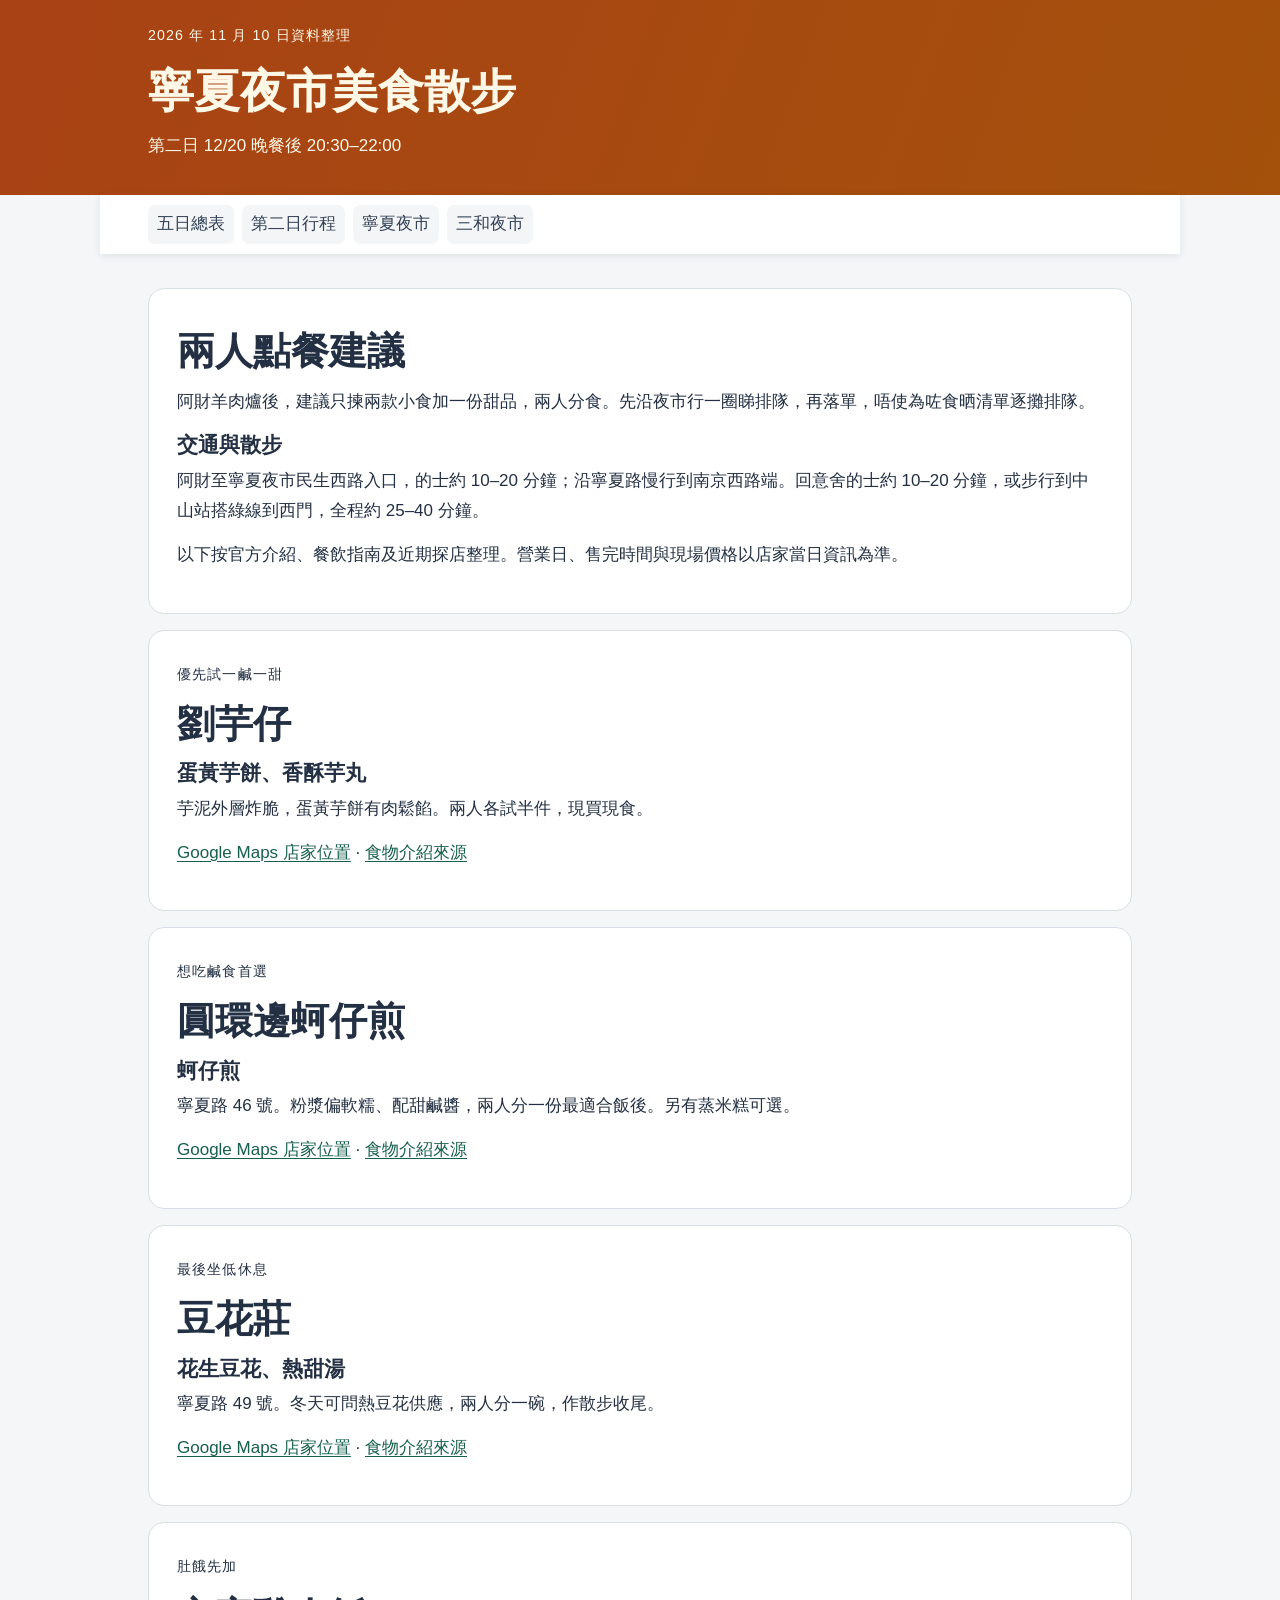
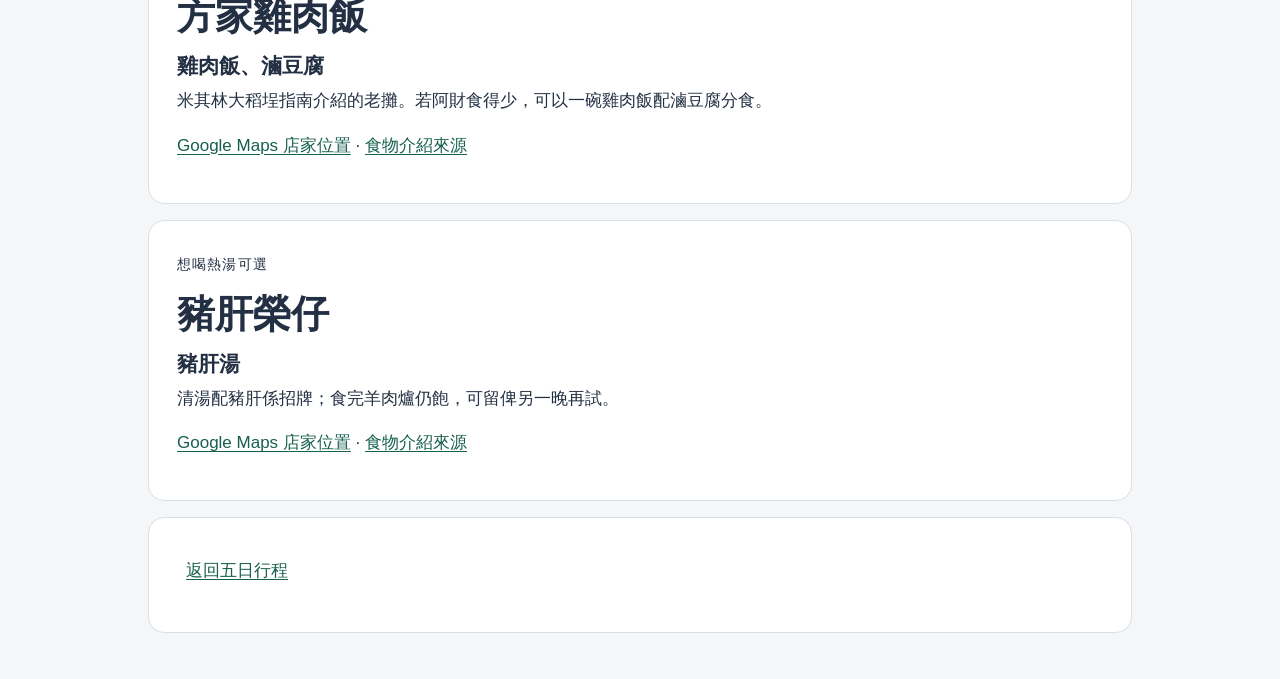
==== ningxia.html @ 8bd7c6dc "Add separate Ningxia and Sanhe night market food guides with sources" ====
<!doctype html><html lang="zh-Hant"><head><meta charset="utf-8"><meta name="viewport" content="width=device-width, initial-scale=1"><title>寧夏夜市人氣美食指南｜台北五日</title><style>
*{box-sizing:border-box}body{margin:0;background:#faf7ef;color:#233e35;font:17px/1.8 "PingFang TC",sans-serif}header{background:#19473c;color:#fff8e7;border-bottom:6px solid #cb9257}main,.wrap,nav{max-width:1080px;margin:auto;padding:30px clamp(16px,4vw,48px)}h1,h2,h3{line-height:1.35}h1{font-size:clamp(38px,6vw,66px);margin:.2em 0}h2{font-size:clamp(25px,4vw,38px);margin:.25em 0}h3{font-size:21px;margin:.2em 0}p{margin:.35em 0 .8em}nav{display:flex;flex-wrap:wrap;gap:8px;padding-top:12px;padding-bottom:12px}nav a,.maps a,footer a{display:inline-block;padding:4px 9px}a{color:#17604d;text-underline-offset:3px}nav a{background:#e7ede4;border-radius:4px}table{width:100%;border-collapse:collapse;text-align:left;font-size:15px}th,td{padding:10px;border-bottom:1px solid #c9cabb;vertical-align:top}thead{background:#e9e6da}.scroll{overflow:auto}section{margin:48px 0}.route{color:#4c6557}.stop{display:grid;grid-template-columns:155px 1fr;gap:16px;padding:16px 0;border-top:1px solid #c9cabb}.when{font-weight:700;color:#814821}.area{font-size:14px}.maps{font-size:14px}.maps a{padding-left:0}footer{border-top:2px solid #19473c}small{letter-spacing:.08em}@media(max-width:600px){.stop{display:block}.area,.when{display:inline-block;margin-right:8px}td,th{min-width:90px}td:nth-child(2){min-width:180px}}@media print{nav,.maps,footer{display:none}.stop{break-inside:avoid}}
</style><meta name="robots" content="noindex, nofollow"><link rel="stylesheet" href="guide.css"><link rel="stylesheet" href="vendor/leaflet.css"></head><body><header><div class="wrap"><small>2026 年 11 月 10 日資料整理</small><h1>寧夏夜市美食散步</h1><p>第二日 12/20 晚餐後 20:30–22:00</p></div></header><nav><a href="index.html#overview">五日總表</a><a href="index.html#d2">第二日行程</a><a href="ningxia.html">寧夏夜市</a><a href="sanhe.html">三和夜市</a></nav><main><section><h2>兩人點餐建議</h2><p>阿財羊肉爐後，建議只揀兩款小食加一份甜品，兩人分食。先沿夜市行一圈睇排隊，再落單，唔使為咗食晒清單逐攤排隊。</p><h3>交通與散步</h3><p>阿財至寧夏夜市民生西路入口，的士約 10–20 分鐘；沿寧夏路慢行到南京西路端。回意舍的士約 10–20 分鐘，或步行到中山站搭綠線到西門，全程約 25–40 分鐘。</p><p>以下按官方介紹、餐飲指南及近期探店整理。營業日、售完時間與現場價格以店家當日資訊為準。</p></section><section><small>優先試一鹹一甜</small><h2>劉芋仔</h2><h3>蛋黃芋餅、香酥芋丸</h3><p>芋泥外層炸脆，蛋黃芋餅有肉鬆餡。兩人各試半件，現買現食。</p><p><a href="https://www.google.com/maps/search/?api=1&amp;query=%E5%AF%A7%E5%A4%8F%E5%A4%9C%E5%B8%82%20%E5%8A%89%E8%8A%8B%E4%BB%94">Google Maps 店家位置</a> · <a href="https://www.tcma.gov.taipei/News_Content.aspx?n=0EF13537DA4433F4&amp;s=01B057DA3DBF8325&amp;sms=CD584D86615E937D">食物介紹來源</a></p></section><section><small>想吃鹹食首選</small><h2>圓環邊蚵仔煎</h2><h3>蚵仔煎</h3><p>寧夏路 46 號。粉漿偏軟糯、配甜鹹醬，兩人分一份最適合飯後。另有蒸米糕可選。</p><p><a href="https://www.google.com/maps/search/?api=1&amp;query=%E5%9C%93%E7%92%B0%E9%82%8A%E8%9A%B5%E4%BB%94%E7%85%8E%20%E5%AF%A7%E5%A4%8F%E8%B7%AF46%E8%99%9F">Google Maps 店家位置</a> · <a href="https://guide.michelin.com/tw/zh_TW/taipei-region/taipei/restaurant/yuan-huan-pien-oyster-egg-omelette">食物介紹來源</a></p></section><section><small>最後坐低休息</small><h2>豆花莊</h2><h3>花生豆花、熱甜湯</h3><p>寧夏路 49 號。冬天可問熱豆花供應，兩人分一碗，作散步收尾。</p><p><a href="https://www.google.com/maps/search/?api=1&amp;query=%E8%B1%86%E8%8A%B1%E8%8E%8A%20%E5%AF%A7%E5%A4%8F%E8%B7%AF49%E8%99%9F">Google Maps 店家位置</a> · <a href="https://news.ustv.com.tw/food/shop/12200">食物介紹來源</a></p></section><section><small>肚餓先加</small><h2>方家雞肉飯</h2><h3>雞肉飯、滷豆腐</h3><p>米其林大稻埕指南介紹的老攤。若阿財食得少，可以一碗雞肉飯配滷豆腐分食。</p><p><a href="https://www.google.com/maps/search/?api=1&amp;query=%E6%96%B9%E5%AE%B6%E9%9B%9E%E8%82%89%E9%A3%AF%20%E5%AF%A7%E5%A4%8F%E5%A4%9C%E5%B8%82">Google Maps 店家位置</a> · <a href="https://guide.michelin.com/tw/zh_TW/article/dining-out/michelin-eateries-da-dao-cheng-neighborhood-guide">食物介紹來源</a></p></section><section><small>想喝熱湯可選</small><h2>豬肝榮仔</h2><h3>豬肝湯</h3><p>清湯配豬肝係招牌；食完羊肉爐仍飽，可留俾另一晚再試。</p><p><a href="https://www.google.com/maps/search/?api=1&amp;query=%E8%B1%AC%E8%82%9D%E6%A6%AE%E4%BB%94%20%E5%AF%A7%E5%A4%8F%E5%A4%9C%E5%B8%82">Google Maps 店家位置</a> · <a href="https://guide.michelin.com/tw/zh_TW/article/dining-out/michelin-eateries-da-dao-cheng-neighborhood-guide">食物介紹來源</a></p></section><footer><p><a href="index.html#overview">返回五日行程</a></p></footer></main></body></html>
---- guide.css ----
body { background:#f4f6f8; color:#233043 }
header { background:linear-gradient(110deg,#a94215,#a4510c); border:0 }
header .wrap { padding-block:20px }
header h1 { font-size:clamp(29px,4vw,46px) }
nav { position:sticky; top:0; z-index:2; background:white; flex-wrap:nowrap; overflow:auto; padding-block:10px; box-shadow:0 2px 8px #23304318 }
nav a { white-space:nowrap; background:#f3f5f7; border-radius:7px; text-decoration:none; color:#344357 }
nav a[aria-current] { background:#a94711; color:white }
main { padding-top:18px }
section,.scroll,footer { padding:clamp(14px,3vw,28px); background:white; border:1px solid #d8dfe6; border-radius:16px; margin:16px 0; scroll-margin-top:72px }
#overview { scroll-margin-top:72px }
.route { background:#273649; color:white; border-radius:8px; padding:10px 14px }
.when { color:#a64810 }
.maps a { color:#315778 }
@media print { [hidden]{display:block!important} }
.transit { background:#eff4f6; border-left:3px solid #507783; padding:9px 12px; font-size:.94em; }
#route-map { height:clamp(320px,50vh,520px); border-radius:12px; background:#e5ebe5; isolation:isolate }
#map-days,#map-stops { display:flex;flex-wrap:wrap;gap:7px;margin:14px 0 }
#map button { cursor:pointer }
#map-days button,#map-stops button { font:inherit;font-size:15px;padding:6px 11px;background:white;border:1px solid #c2cbd1;border-radius:7px }
#map button[aria-pressed=true] { background:#a94711;color:white }
.number-pin { background:#254a53;color:white;border:2px solid white;border-radius:50%;font:bold 14px/26px sans-serif;text-align:center;box-shadow:0 1px 4px #3338 }
.selected-pin { background:#ac4611 }
---- vendor/leaflet.css ----
/* required styles */

.leaflet-pane,
.leaflet-tile,
.leaflet-marker-icon,
.leaflet-marker-shadow,
.leaflet-tile-container,
.leaflet-pane > svg,
.leaflet-pane > canvas,
.leaflet-zoom-box,
.leaflet-image-layer,
.leaflet-layer {
	position: absolute;
	left: 0;
	top: 0;
	}
.leaflet-container {
	overflow: hidden;
	}
.leaflet-tile,
.leaflet-marker-icon,
.leaflet-marker-shadow {
	-webkit-user-select: none;
	   -moz-user-select: none;
	        user-select: none;
	  -webkit-user-drag: none;
	}
/* Prevents IE11 from highlighting tiles in blue */
.leaflet-tile::selection {
	background: transparent;
}
/* Safari renders non-retina tile on retina better with this, but Chrome is worse */
.leaflet-safari .leaflet-tile {
	image-rendering: -webkit-optimize-contrast;
	}
/* hack that prevents hw layers "stretching" when loading new tiles */
.leaflet-safari .leaflet-tile-container {
	width: 1600px;
	height: 1600px;
	-webkit-transform-origin: 0 0;
	}
.leaflet-marker-icon,
.leaflet-marker-shadow {
	display: block;
	}
/* .leaflet-container svg: reset svg max-width decleration shipped in Joomla! (joomla.org) 3.x */
/* .leaflet-container img: map is broken in FF if you have max-width: 100% on tiles */
.leaflet-container .leaflet-overlay-pane svg {
	max-width: none !important;
	max-height: none !important;
	}
.leaflet-container .leaflet-marker-pane img,
.leaflet-container .leaflet-shadow-pane img,
.leaflet-container .leaflet-tile-pane img,
.leaflet-container img.leaflet-image-layer,
.leaflet-container .leaflet-tile {
	max-width: none !important;
	max-height: none !important;
	width: auto;
	padding: 0;
	}

.leaflet-container img.leaflet-tile {
	/* See: https://bugs.chromium.org/p/chromium/issues/detail?id=600120 */
	mix-blend-mode: plus-lighter;
}

.leaflet-container.leaflet-touch-zoom {
	-ms-touch-action: pan-x pan-y;
	touch-action: pan-x pan-y;
	}
.leaflet-container.leaflet-touch-drag {
	-ms-touch-action: pinch-zoom;
	/* Fallback for FF which doesn't support pinch-zoom */
	touch-action: none;
	touch-action: pinch-zoom;
}
.leaflet-container.leaflet-touch-drag.leaflet-touch-zoom {
	-ms-touch-action: none;
	touch-action: none;
}
.leaflet-container {
	-webkit-tap-highlight-color: transparent;
}
.leaflet-container a {
	-webkit-tap-highlight-color: rgba(51, 181, 229, 0.4);
}
.leaflet-tile {
	filter: inherit;
	visibility: hidden;
	}
.leaflet-tile-loaded {
	visibility: inherit;
	}
.leaflet-zoom-box {
	width: 0;
	height: 0;
	-moz-box-sizing: border-box;
	     box-sizing: border-box;
	z-index: 800;
	}
/* workaround for https://bugzilla.mozilla.org/show_bug.cgi?id=888319 */
.leaflet-overlay-pane svg {
	-moz-user-select: none;
	}

.leaflet-pane         { z-index: 400; }

.leaflet-tile-pane    { z-index: 200; }
.leaflet-overlay-pane { z-index: 400; }
.leaflet-shadow-pane  { z-index: 500; }
.leaflet-marker-pane  { z-index: 600; }
.leaflet-tooltip-pane   { z-index: 650; }
.leaflet-popup-pane   { z-index: 700; }

.leaflet-map-pane canvas { z-index: 100; }
.leaflet-map-pane svg    { z-index: 200; }

.leaflet-vml-shape {
	width: 1px;
	height: 1px;
	}
.lvml {
	behavior: url(#default#VML);
	display: inline-block;
	position: absolute;
	}


/* control positioning */

.leaflet-control {
	position: relative;
	z-index: 800;
	pointer-events: visiblePainted; /* IE 9-10 doesn't have auto */
	pointer-events: auto;
	}
.leaflet-top,
.leaflet-bottom {
	position: absolute;
	z-index: 1000;
	pointer-events: none;
	}
.leaflet-top {
	top: 0;
	}
.leaflet-right {
	right: 0;
	}
.leaflet-bottom {
	bottom: 0;
	}
.leaflet-left {
	left: 0;
	}
.leaflet-control {
	float: left;
	clear: both;
	}
.leaflet-right .leaflet-control {
	float: right;
	}
.leaflet-top .leaflet-control {
	margin-top: 10px;
	}
.leaflet-bottom .leaflet-control {
	margin-bottom: 10px;
	}
.leaflet-left .leaflet-control {
	margin-left: 10px;
	}
.leaflet-right .leaflet-control {
	margin-right: 10px;
	}


/* zoom and fade animations */

.leaflet-fade-anim .leaflet-popup {
	opacity: 0;
	-webkit-transition: opacity 0.2s linear;
	   -moz-transition: opacity 0.2s linear;
	        transition: opacity 0.2s linear;
	}
.leaflet-fade-anim .leaflet-map-pane .leaflet-popup {
	opacity: 1;
	}
.leaflet-zoom-animated {
	-webkit-transform-origin: 0 0;
	    -ms-transform-origin: 0 0;
	        transform-origin: 0 0;
	}
svg.leaflet-zoom-animated {
	will-change: transform;
}

.leaflet-zoom-anim .leaflet-zoom-animated {
	-webkit-transition: -webkit-transform 0.25s cubic-bezier(0,0,0.25,1);
	   -moz-transition:    -moz-transform 0.25s cubic-bezier(0,0,0.25,1);
	        transition:         transform 0.25s cubic-bezier(0,0,0.25,1);
	}
.leaflet-zoom-anim .leaflet-tile,
.leaflet-pan-anim .leaflet-tile {
	-webkit-transition: none;
	   -moz-transition: none;
	        transition: none;
	}

.leaflet-zoom-anim .leaflet-zoom-hide {
	visibility: hidden;
	}


/* cursors */

.leaflet-interactive {
	cursor: pointer;
	}
.leaflet-grab {
	cursor: -webkit-grab;
	cursor:    -moz-grab;
	cursor:         grab;
	}
.leaflet-crosshair,
.leaflet-crosshair .leaflet-interactive {
	cursor: crosshair;
	}
.leaflet-popup-pane,
.leaflet-control {
	cursor: auto;
	}
.leaflet-dragging .leaflet-grab,
.leaflet-dragging .leaflet-grab .leaflet-interactive,
.leaflet-dragging .leaflet-marker-draggable {
	cursor: move;
	cursor: -webkit-grabbing;
	cursor:    -moz-grabbing;
	cursor:         grabbing;
	}

/* marker & overlays interactivity */
.leaflet-marker-icon,
.leaflet-marker-shadow,
.leaflet-image-layer,
.leaflet-pane > svg path,
.leaflet-tile-container {
	pointer-events: none;
	}

.leaflet-marker-icon.leaflet-interactive,
.leaflet-image-layer.leaflet-interactive,
.leaflet-pane > svg path.leaflet-interactive,
svg.leaflet-image-layer.leaflet-interactive path {
	pointer-events: visiblePainted; /* IE 9-10 doesn't have auto */
	pointer-events: auto;
	}

/* visual tweaks */

.leaflet-container {
	background: #ddd;
	outline-offset: 1px;
	}
.leaflet-container a {
	color: #0078A8;
	}
.leaflet-zoom-box {
	border: 2px dotted #38f;
	background: rgba(255,255,255,0.5);
	}


/* general typography */
.leaflet-container {
	font-family: "Helvetica Neue", Arial, Helvetica, sans-serif;
	font-size: 12px;
	font-size: 0.75rem;
	line-height: 1.5;
	}


/* general toolbar styles */

.leaflet-bar {
	box-shadow: 0 1px 5px rgba(0,0,0,0.65);
	border-radius: 4px;
	}
.leaflet-bar a {
	background-color: #fff;
	border-bottom: 1px solid #ccc;
	width: 26px;
	height: 26px;
	line-height: 26px;
	display: block;
	text-align: center;
	text-decoration: none;
	color: black;
	}
.leaflet-bar a,
.leaflet-control-layers-toggle {
	background-position: 50% 50%;
	background-repeat: no-repeat;
	display: block;
	}
.leaflet-bar a:hover,
.leaflet-bar a:focus {
	background-color: #f4f4f4;
	}
.leaflet-bar a:first-child {
	border-top-left-radius: 4px;
	border-top-right-radius: 4px;
	}
.leaflet-bar a:last-child {
	border-bottom-left-radius: 4px;
	border-bottom-right-radius: 4px;
	border-bottom: none;
	}
.leaflet-bar a.leaflet-disabled {
	cursor: default;
	background-color: #f4f4f4;
	color: #bbb;
	}

.leaflet-touch .leaflet-bar a {
	width: 30px;
	height: 30px;
	line-height: 30px;
	}
.leaflet-touch .leaflet-bar a:first-child {
	border-top-left-radius: 2px;
	border-top-right-radius: 2px;
	}
.leaflet-touch .leaflet-bar a:last-child {
	border-bottom-left-radius: 2px;
	border-bottom-right-radius: 2px;
	}

/* zoom control */

.leaflet-control-zoom-in,
.leaflet-control-zoom-out {
	font: bold 18px 'Lucida Console', Monaco, monospace;
	text-indent: 1px;
	}

.leaflet-touch .leaflet-control-zoom-in, .leaflet-touch .leaflet-control-zoom-out  {
	font-size: 22px;
	}


/* layers control */

.leaflet-control-layers {
	box-shadow: 0 1px 5px rgba(0,0,0,0.4);
	background: #fff;
	border-radius: 5px;
	}
.leaflet-control-layers-toggle {
	background-image: url(images/layers.png);
	width: 36px;
	height: 36px;
	}
.leaflet-retina .leaflet-control-layers-toggle {
	background-image: url(images/layers-2x.png);
	background-size: 26px 26px;
	}
.leaflet-touch .leaflet-control-layers-toggle {
	width: 44px;
	height: 44px;
	}
.leaflet-control-layers .leaflet-control-layers-list,
.leaflet-control-layers-expanded .leaflet-control-layers-toggle {
	display: none;
	}
.leaflet-control-layers-expanded .leaflet-control-layers-list {
	display: block;
	position: relative;
	}
.leaflet-control-layers-expanded {
	padding: 6px 10px 6px 6px;
	color: #333;
	background: #fff;
	}
.leaflet-control-layers-scrollbar {
	overflow-y: scroll;
	overflow-x: hidden;
	padding-right: 5px;
	}
.leaflet-control-layers-selector {
	margin-top: 2px;
	position: relative;
	top: 1px;
	}
.leaflet-control-layers label {
	display: block;
	font-size: 13px;
	font-size: 1.08333em;
	}
.leaflet-control-layers-separator {
	height: 0;
	border-top: 1px solid #ddd;
	margin: 5px -10px 5px -6px;
	}

/* Default icon URLs */
.leaflet-default-icon-path { /* used only in path-guessing heuristic, see L.Icon.Default */
	background-image: url(images/marker-icon.png);
	}


/* attribution and scale controls */

.leaflet-container .leaflet-control-attribution {
	background: #fff;
	background: rgba(255, 255, 255, 0.8);
	margin: 0;
	}
.leaflet-control-attribution,
.leaflet-control-scale-line {
	padding: 0 5px;
	color: #333;
	line-height: 1.4;
	}
.leaflet-control-attribution a {
	text-decoration: none;
	}
.leaflet-control-attribution a:hover,
.leaflet-control-attribution a:focus {
	text-decoration: underline;
	}
.leaflet-attribution-flag {
	display: inline !important;
	vertical-align: baseline !important;
	width: 1em;
	height: 0.6669em;
	}
.leaflet-left .leaflet-control-scale {
	margin-left: 5px;
	}
.leaflet-bottom .leaflet-control-scale {
	margin-bottom: 5px;
	}
.leaflet-control-scale-line {
	border: 2px solid #777;
	border-top: none;
	line-height: 1.1;
	padding: 2px 5px 1px;
	white-space: nowrap;
	-moz-box-sizing: border-box;
	     box-sizing: border-box;
	background: rgba(255, 255, 255, 0.8);
	text-shadow: 1px 1px #fff;
	}
.leaflet-control-scale-line:not(:first-child) {
	border-top: 2px solid #777;
	border-bottom: none;
	margin-top: -2px;
	}
.leaflet-control-scale-line:not(:first-child):not(:last-child) {
	border-bottom: 2px solid #777;
	}

.leaflet-touch .leaflet-control-attribution,
.leaflet-touch .leaflet-control-layers,
.leaflet-touch .leaflet-bar {
	box-shadow: none;
	}
.leaflet-touch .leaflet-control-layers,
.leaflet-touch .leaflet-bar {
	border: 2px solid rgba(0,0,0,0.2);
	background-clip: padding-box;
	}


/* popup */

.leaflet-popup {
	position: absolute;
	text-align: center;
	margin-bottom: 20px;
	}
.leaflet-popup-content-wrapper {
	padding: 1px;
	text-align: left;
	border-radius: 12px;
	}
.leaflet-popup-content {
	margin: 13px 24px 13px 20px;
	line-height: 1.3;
	font-size: 13px;
	font-size: 1.08333em;
	min-height: 1px;
	}
.leaflet-popup-content p {
	margin: 17px 0;
	margin: 1.3em 0;
	}
.leaflet-popup-tip-container {
	width: 40px;
	height: 20px;
	position: absolute;
	left: 50%;
	margin-top: -1px;
	margin-left: -20px;
	overflow: hidden;
	pointer-events: none;
	}
.leaflet-popup-tip {
	width: 17px;
	height: 17px;
	padding: 1px;

	margin: -10px auto 0;
	pointer-events: auto;

	-webkit-transform: rotate(45deg);
	   -moz-transform: rotate(45deg);
	    -ms-transform: rotate(45deg);
	        transform: rotate(45deg);
	}
.leaflet-popup-content-wrapper,
.leaflet-popup-tip {
	background: white;
	color: #333;
	box-shadow: 0 3px 14px rgba(0,0,0,0.4);
	}
.leaflet-container a.leaflet-popup-close-button {
	position: absolute;
	top: 0;
	right: 0;
	border: none;
	text-align: center;
	width: 24px;
	height: 24px;
	font: 16px/24px Tahoma, Verdana, sans-serif;
	color: #757575;
	text-decoration: none;
	background: transparent;
	}
.leaflet-container a.leaflet-popup-close-button:hover,
.leaflet-container a.leaflet-popup-close-button:focus {
	color: #585858;
	}
.leaflet-popup-scrolled {
	overflow: auto;
	}

.leaflet-oldie .leaflet-popup-content-wrapper {
	-ms-zoom: 1;
	}
.leaflet-oldie .leaflet-popup-tip {
	width: 24px;
	margin: 0 auto;

	-ms-filter: "progid:DXImageTransform.Microsoft.Matrix(M11=0.70710678, M12=0.70710678, M21=-0.70710678, M22=0.70710678)";
	filter: progid:DXImageTransform.Microsoft.Matrix(M11=0.70710678, M12=0.70710678, M21=-0.70710678, M22=0.70710678);
	}

.leaflet-oldie .leaflet-control-zoom,
.leaflet-oldie .leaflet-control-layers,
.leaflet-oldie .leaflet-popup-content-wrapper,
.leaflet-oldie .leaflet-popup-tip {
	border: 1px solid #999;
	}


/* div icon */

.leaflet-div-icon {
	background: #fff;
	border: 1px solid #666;
	}


/* Tooltip */
/* Base styles for the element that has a tooltip */
.leaflet-tooltip {
	position: absolute;
	padding: 6px;
	background-color: #fff;
	border: 1px solid #fff;
	border-radius: 3px;
	color: #222;
	white-space: nowrap;
	-webkit-user-select: none;
	-moz-user-select: none;
	-ms-user-select: none;
	user-select: none;
	pointer-events: none;
	box-shadow: 0 1px 3px rgba(0,0,0,0.4);
	}
.leaflet-tooltip.leaflet-interactive {
	cursor: pointer;
	pointer-events: auto;
	}
.leaflet-tooltip-top:before,
.leaflet-tooltip-bottom:before,
.leaflet-tooltip-left:before,
.leaflet-tooltip-right:before {
	position: absolute;
	pointer-events: none;
	border: 6px solid transparent;
	background: transparent;
	content: "";
	}

/* Directions */

.leaflet-tooltip-bottom {
	margin-top: 6px;
}
.leaflet-tooltip-top {
	margin-top: -6px;
}
.leaflet-tooltip-bottom:before,
.leaflet-tooltip-top:before {
	left: 50%;
	margin-left: -6px;
	}
.leaflet-tooltip-top:before {
	bottom: 0;
	margin-bottom: -12px;
	border-top-color: #fff;
	}
.leaflet-tooltip-bottom:before {
	top: 0;
	margin-top: -12px;
	margin-left: -6px;
	border-bottom-color: #fff;
	}
.leaflet-tooltip-left {
	margin-left: -6px;
}
.leaflet-tooltip-right {
	margin-left: 6px;
}
.leaflet-tooltip-left:before,
.leaflet-tooltip-right:before {
	top: 50%;
	margin-top: -6px;
	}
.leaflet-tooltip-left:before {
	right: 0;
	margin-right: -12px;
	border-left-color: #fff;
	}
.leaflet-tooltip-right:before {
	left: 0;
	margin-left: -12px;
	border-right-color: #fff;
	}

/* Printing */

@media print {
	/* Prevent printers from removing background-images of controls. */
	.leaflet-control {
		-webkit-print-color-adjust: exact;
		print-color-adjust: exact;
		}
	}
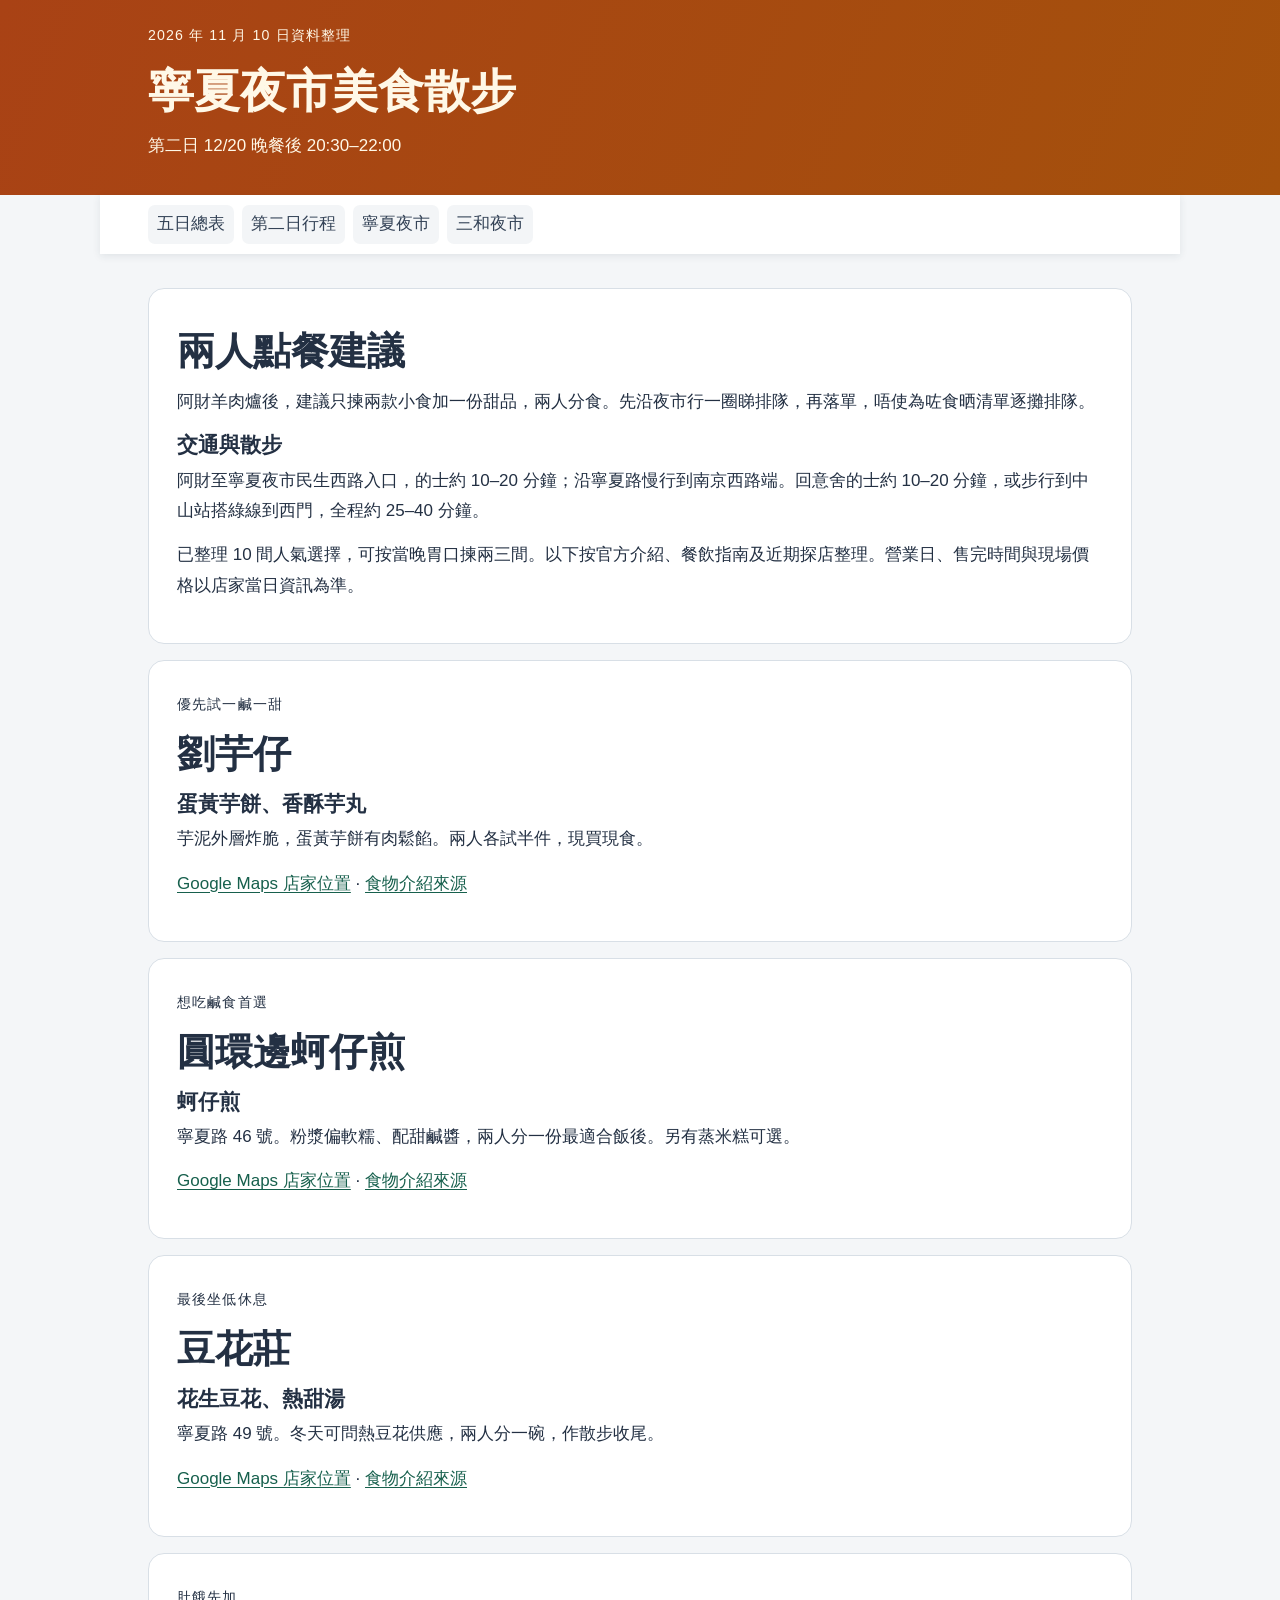
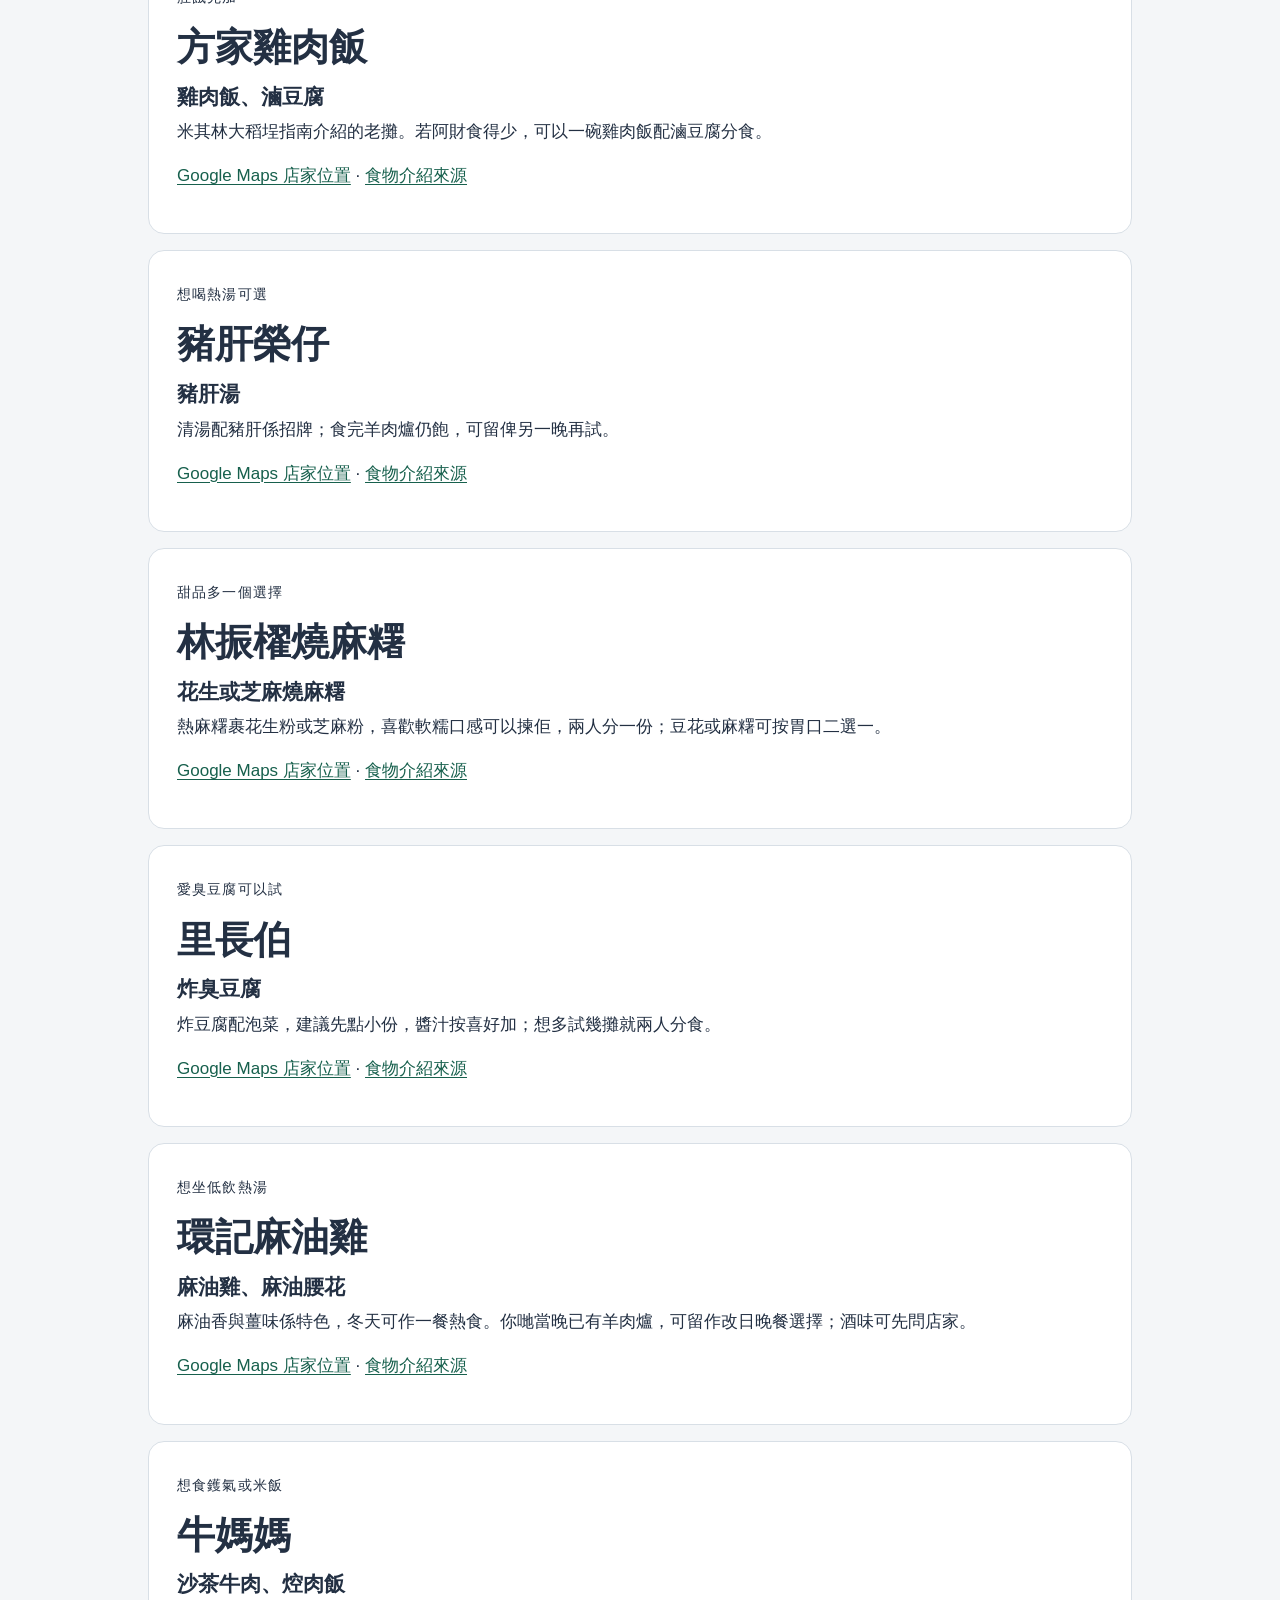
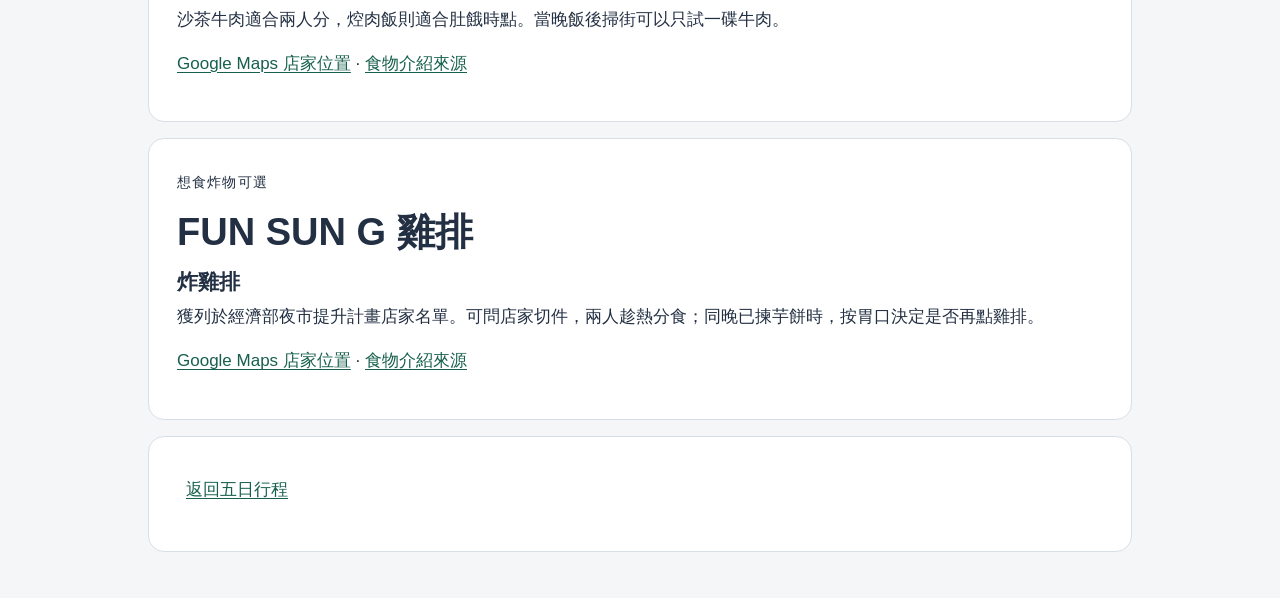
==== commit ed1963f9: "Expand each night market guide to ten popular food stops" ====
--- a/ningxia.html
+++ b/ningxia.html
@@ -1,3 +1,3 @@
 <!doctype html><html lang="zh-Hant"><head><meta charset="utf-8"><meta name="viewport" content="width=device-width, initial-scale=1"><title>寧夏夜市人氣美食指南｜台北五日</title><style>
 *{box-sizing:border-box}body{margin:0;background:#faf7ef;color:#233e35;font:17px/1.8 "PingFang TC",sans-serif}header{background:#19473c;color:#fff8e7;border-bottom:6px solid #cb9257}main,.wrap,nav{max-width:1080px;margin:auto;padding:30px clamp(16px,4vw,48px)}h1,h2,h3{line-height:1.35}h1{font-size:clamp(38px,6vw,66px);margin:.2em 0}h2{font-size:clamp(25px,4vw,38px);margin:.25em 0}h3{font-size:21px;margin:.2em 0}p{margin:.35em 0 .8em}nav{display:flex;flex-wrap:wrap;gap:8px;padding-top:12px;padding-bottom:12px}nav a,.maps a,footer a{display:inline-block;padding:4px 9px}a{color:#17604d;text-underline-offset:3px}nav a{background:#e7ede4;border-radius:4px}table{width:100%;border-collapse:collapse;text-align:left;font-size:15px}th,td{padding:10px;border-bottom:1px solid #c9cabb;vertical-align:top}thead{background:#e9e6da}.scroll{overflow:auto}section{margin:48px 0}.route{color:#4c6557}.stop{display:grid;grid-template-columns:155px 1fr;gap:16px;padding:16px 0;border-top:1px solid #c9cabb}.when{font-weight:700;color:#814821}.area{font-size:14px}.maps{font-size:14px}.maps a{padding-left:0}footer{border-top:2px solid #19473c}small{letter-spacing:.08em}@media(max-width:600px){.stop{display:block}.area,.when{display:inline-block;margin-right:8px}td,th{min-width:90px}td:nth-child(2){min-width:180px}}@media print{nav,.maps,footer{display:none}.stop{break-inside:avoid}}
-</style><meta name="robots" content="noindex, nofollow"><link rel="stylesheet" href="guide.css"><link rel="stylesheet" href="vendor/leaflet.css"></head><body><header><div class="wrap"><small>2026 年 11 月 10 日資料整理</small><h1>寧夏夜市美食散步</h1><p>第二日 12/20 晚餐後 20:30–22:00</p></div></header><nav><a href="index.html#overview">五日總表</a><a href="index.html#d2">第二日行程</a><a href="ningxia.html">寧夏夜市</a><a href="sanhe.html">三和夜市</a></nav><main><section><h2>兩人點餐建議</h2><p>阿財羊肉爐後，建議只揀兩款小食加一份甜品，兩人分食。先沿夜市行一圈睇排隊，再落單，唔使為咗食晒清單逐攤排隊。</p><h3>交通與散步</h3><p>阿財至寧夏夜市民生西路入口，的士約 10–20 分鐘；沿寧夏路慢行到南京西路端。回意舍的士約 10–20 分鐘，或步行到中山站搭綠線到西門，全程約 25–40 分鐘。</p><p>以下按官方介紹、餐飲指南及近期探店整理。營業日、售完時間與現場價格以店家當日資訊為準。</p></section><section><small>優先試一鹹一甜</small><h2>劉芋仔</h2><h3>蛋黃芋餅、香酥芋丸</h3><p>芋泥外層炸脆，蛋黃芋餅有肉鬆餡。兩人各試半件，現買現食。</p><p><a href="https://www.google.com/maps/search/?api=1&amp;query=%E5%AF%A7%E5%A4%8F%E5%A4%9C%E5%B8%82%20%E5%8A%89%E8%8A%8B%E4%BB%94">Google Maps 店家位置</a> · <a href="https://www.tcma.gov.taipei/News_Content.aspx?n=0EF13537DA4433F4&amp;s=01B057DA3DBF8325&amp;sms=CD584D86615E937D">食物介紹來源</a></p></section><section><small>想吃鹹食首選</small><h2>圓環邊蚵仔煎</h2><h3>蚵仔煎</h3><p>寧夏路 46 號。粉漿偏軟糯、配甜鹹醬，兩人分一份最適合飯後。另有蒸米糕可選。</p><p><a href="https://www.google.com/maps/search/?api=1&amp;query=%E5%9C%93%E7%92%B0%E9%82%8A%E8%9A%B5%E4%BB%94%E7%85%8E%20%E5%AF%A7%E5%A4%8F%E8%B7%AF46%E8%99%9F">Google Maps 店家位置</a> · <a href="https://guide.michelin.com/tw/zh_TW/taipei-region/taipei/restaurant/yuan-huan-pien-oyster-egg-omelette">食物介紹來源</a></p></section><section><small>最後坐低休息</small><h2>豆花莊</h2><h3>花生豆花、熱甜湯</h3><p>寧夏路 49 號。冬天可問熱豆花供應，兩人分一碗，作散步收尾。</p><p><a href="https://www.google.com/maps/search/?api=1&amp;query=%E8%B1%86%E8%8A%B1%E8%8E%8A%20%E5%AF%A7%E5%A4%8F%E8%B7%AF49%E8%99%9F">Google Maps 店家位置</a> · <a href="https://news.ustv.com.tw/food/shop/12200">食物介紹來源</a></p></section><section><small>肚餓先加</small><h2>方家雞肉飯</h2><h3>雞肉飯、滷豆腐</h3><p>米其林大稻埕指南介紹的老攤。若阿財食得少，可以一碗雞肉飯配滷豆腐分食。</p><p><a href="https://www.google.com/maps/search/?api=1&amp;query=%E6%96%B9%E5%AE%B6%E9%9B%9E%E8%82%89%E9%A3%AF%20%E5%AF%A7%E5%A4%8F%E5%A4%9C%E5%B8%82">Google Maps 店家位置</a> · <a href="https://guide.michelin.com/tw/zh_TW/article/dining-out/michelin-eateries-da-dao-cheng-neighborhood-guide">食物介紹來源</a></p></section><section><small>想喝熱湯可選</small><h2>豬肝榮仔</h2><h3>豬肝湯</h3><p>清湯配豬肝係招牌；食完羊肉爐仍飽，可留俾另一晚再試。</p><p><a href="https://www.google.com/maps/search/?api=1&amp;query=%E8%B1%AC%E8%82%9D%E6%A6%AE%E4%BB%94%20%E5%AF%A7%E5%A4%8F%E5%A4%9C%E5%B8%82">Google Maps 店家位置</a> · <a href="https://guide.michelin.com/tw/zh_TW/article/dining-out/michelin-eateries-da-dao-cheng-neighborhood-guide">食物介紹來源</a></p></section><footer><p><a href="index.html#overview">返回五日行程</a></p></footer></main></body></html>+</style><meta name="robots" content="noindex, nofollow"><link rel="stylesheet" href="guide.css"><link rel="stylesheet" href="vendor/leaflet.css"></head><body><header><div class="wrap"><small>2026 年 11 月 10 日資料整理</small><h1>寧夏夜市美食散步</h1><p>第二日 12/20 晚餐後 20:30–22:00</p></div></header><nav><a href="index.html#overview">五日總表</a><a href="index.html#d2">第二日行程</a><a href="ningxia.html">寧夏夜市</a><a href="sanhe.html">三和夜市</a></nav><main><section><h2>兩人點餐建議</h2><p>阿財羊肉爐後，建議只揀兩款小食加一份甜品，兩人分食。先沿夜市行一圈睇排隊，再落單，唔使為咗食晒清單逐攤排隊。</p><h3>交通與散步</h3><p>阿財至寧夏夜市民生西路入口，的士約 10–20 分鐘；沿寧夏路慢行到南京西路端。回意舍的士約 10–20 分鐘，或步行到中山站搭綠線到西門，全程約 25–40 分鐘。</p><p>已整理 10 間人氣選擇，可按當晚胃口揀兩三間。以下按官方介紹、餐飲指南及近期探店整理。營業日、售完時間與現場價格以店家當日資訊為準。</p></section><section><small>優先試一鹹一甜</small><h2>劉芋仔</h2><h3>蛋黃芋餅、香酥芋丸</h3><p>芋泥外層炸脆，蛋黃芋餅有肉鬆餡。兩人各試半件，現買現食。</p><p><a href="https://www.google.com/maps/search/?api=1&amp;query=%E5%AF%A7%E5%A4%8F%E5%A4%9C%E5%B8%82%20%E5%8A%89%E8%8A%8B%E4%BB%94">Google Maps 店家位置</a> · <a href="https://www.tcma.gov.taipei/News_Content.aspx?n=0EF13537DA4433F4&amp;s=01B057DA3DBF8325&amp;sms=CD584D86615E937D">食物介紹來源</a></p></section><section><small>想吃鹹食首選</small><h2>圓環邊蚵仔煎</h2><h3>蚵仔煎</h3><p>寧夏路 46 號。粉漿偏軟糯、配甜鹹醬，兩人分一份最適合飯後。另有蒸米糕可選。</p><p><a href="https://www.google.com/maps/search/?api=1&amp;query=%E5%9C%93%E7%92%B0%E9%82%8A%E8%9A%B5%E4%BB%94%E7%85%8E%20%E5%AF%A7%E5%A4%8F%E8%B7%AF46%E8%99%9F">Google Maps 店家位置</a> · <a href="https://guide.michelin.com/tw/zh_TW/taipei-region/taipei/restaurant/yuan-huan-pien-oyster-egg-omelette">食物介紹來源</a></p></section><section><small>最後坐低休息</small><h2>豆花莊</h2><h3>花生豆花、熱甜湯</h3><p>寧夏路 49 號。冬天可問熱豆花供應，兩人分一碗，作散步收尾。</p><p><a href="https://www.google.com/maps/search/?api=1&amp;query=%E8%B1%86%E8%8A%B1%E8%8E%8A%20%E5%AF%A7%E5%A4%8F%E8%B7%AF49%E8%99%9F">Google Maps 店家位置</a> · <a href="https://news.ustv.com.tw/food/shop/12200">食物介紹來源</a></p></section><section><small>肚餓先加</small><h2>方家雞肉飯</h2><h3>雞肉飯、滷豆腐</h3><p>米其林大稻埕指南介紹的老攤。若阿財食得少，可以一碗雞肉飯配滷豆腐分食。</p><p><a href="https://www.google.com/maps/search/?api=1&amp;query=%E6%96%B9%E5%AE%B6%E9%9B%9E%E8%82%89%E9%A3%AF%20%E5%AF%A7%E5%A4%8F%E5%A4%9C%E5%B8%82">Google Maps 店家位置</a> · <a href="https://guide.michelin.com/tw/zh_TW/article/dining-out/michelin-eateries-da-dao-cheng-neighborhood-guide">食物介紹來源</a></p></section><section><small>想喝熱湯可選</small><h2>豬肝榮仔</h2><h3>豬肝湯</h3><p>清湯配豬肝係招牌；食完羊肉爐仍飽，可留俾另一晚再試。</p><p><a href="https://www.google.com/maps/search/?api=1&amp;query=%E8%B1%AC%E8%82%9D%E6%A6%AE%E4%BB%94%20%E5%AF%A7%E5%A4%8F%E5%A4%9C%E5%B8%82">Google Maps 店家位置</a> · <a href="https://guide.michelin.com/tw/zh_TW/article/dining-out/michelin-eateries-da-dao-cheng-neighborhood-guide">食物介紹來源</a></p></section><section><small>甜品多一個選擇</small><h2>林振櫂燒麻糬</h2><h3>花生或芝麻燒麻糬</h3><p>熱麻糬裹花生粉或芝麻粉，喜歡軟糯口感可以揀佢，兩人分一份；豆花或麻糬可按胃口二選一。</p><p><a href="https://www.google.com/maps/search/?api=1&amp;query=%E6%9E%97%E6%8C%AF%E6%AB%82%E7%87%92%E9%BA%BB%E7%B3%AC%20%E5%AF%A7%E5%A4%8F%E5%A4%9C%E5%B8%82">Google Maps 店家位置</a> · <a href="https://www.moea.gov.tw/mns/populace/news/wHandNews_File.ashx?file_id=122138">食物介紹來源</a></p></section><section><small>愛臭豆腐可以試</small><h2>里長伯</h2><h3>炸臭豆腐</h3><p>炸豆腐配泡菜，建議先點小份，醬汁按喜好加；想多試幾攤就兩人分食。</p><p><a href="https://www.google.com/maps/search/?api=1&amp;query=%E9%87%8C%E9%95%B7%E4%BC%AF%20%E5%AF%A7%E5%A4%8F%E5%A4%9C%E5%B8%82">Google Maps 店家位置</a> · <a href="https://shin.tw/taipei-ningxia-night-market/">食物介紹來源</a></p></section><section><small>想坐低飲熱湯</small><h2>環記麻油雞</h2><h3>麻油雞、麻油腰花</h3><p>麻油香與薑味係特色，冬天可作一餐熱食。你哋當晚已有羊肉爐，可留作改日晚餐選擇；酒味可先問店家。</p><p><a href="https://www.google.com/maps/search/?api=1&amp;query=%E7%92%B0%E8%A8%98%E9%BA%BB%E6%B2%B9%E9%9B%9E%20%E5%AF%A7%E5%A4%8F%E5%A4%9C%E5%B8%82">Google Maps 店家位置</a> · <a href="https://www.travel.taipei/file/2356/">食物介紹來源</a></p></section><section><small>想食鑊氣或米飯</small><h2>牛媽媽</h2><h3>沙茶牛肉、焢肉飯</h3><p>沙茶牛肉適合兩人分，焢肉飯則適合肚餓時點。當晚飯後掃街可以只試一碟牛肉。</p><p><a href="https://www.google.com/maps/search/?api=1&amp;query=%E7%89%9B%E5%AA%BD%E5%AA%BD%20%E5%AF%A7%E5%A4%8F%E5%A4%9C%E5%B8%82">Google Maps 店家位置</a> · <a href="https://www.marieclaire.com.tw/lifestyle/taste/88553">食物介紹來源</a></p></section><section><small>想食炸物可選</small><h2>FUN SUN G 雞排</h2><h3>炸雞排</h3><p>獲列於經濟部夜市提升計畫店家名單。可問店家切件，兩人趁熱分食；同晚已揀芋餅時，按胃口決定是否再點雞排。</p><p><a href="https://www.google.com/maps/search/?api=1&amp;query=FUN%20SUN%20G%20%E9%9B%9E%E6%8E%92%20%E5%AF%A7%E5%A4%8F%E5%A4%9C%E5%B8%82">Google Maps 店家位置</a> · <a href="https://www.moea.gov.tw/mns/populace/news/wHandNews_File.ashx?file_id=122138">食物介紹來源</a></p></section><footer><p><a href="index.html#overview">返回五日行程</a></p></footer></main></body></html>
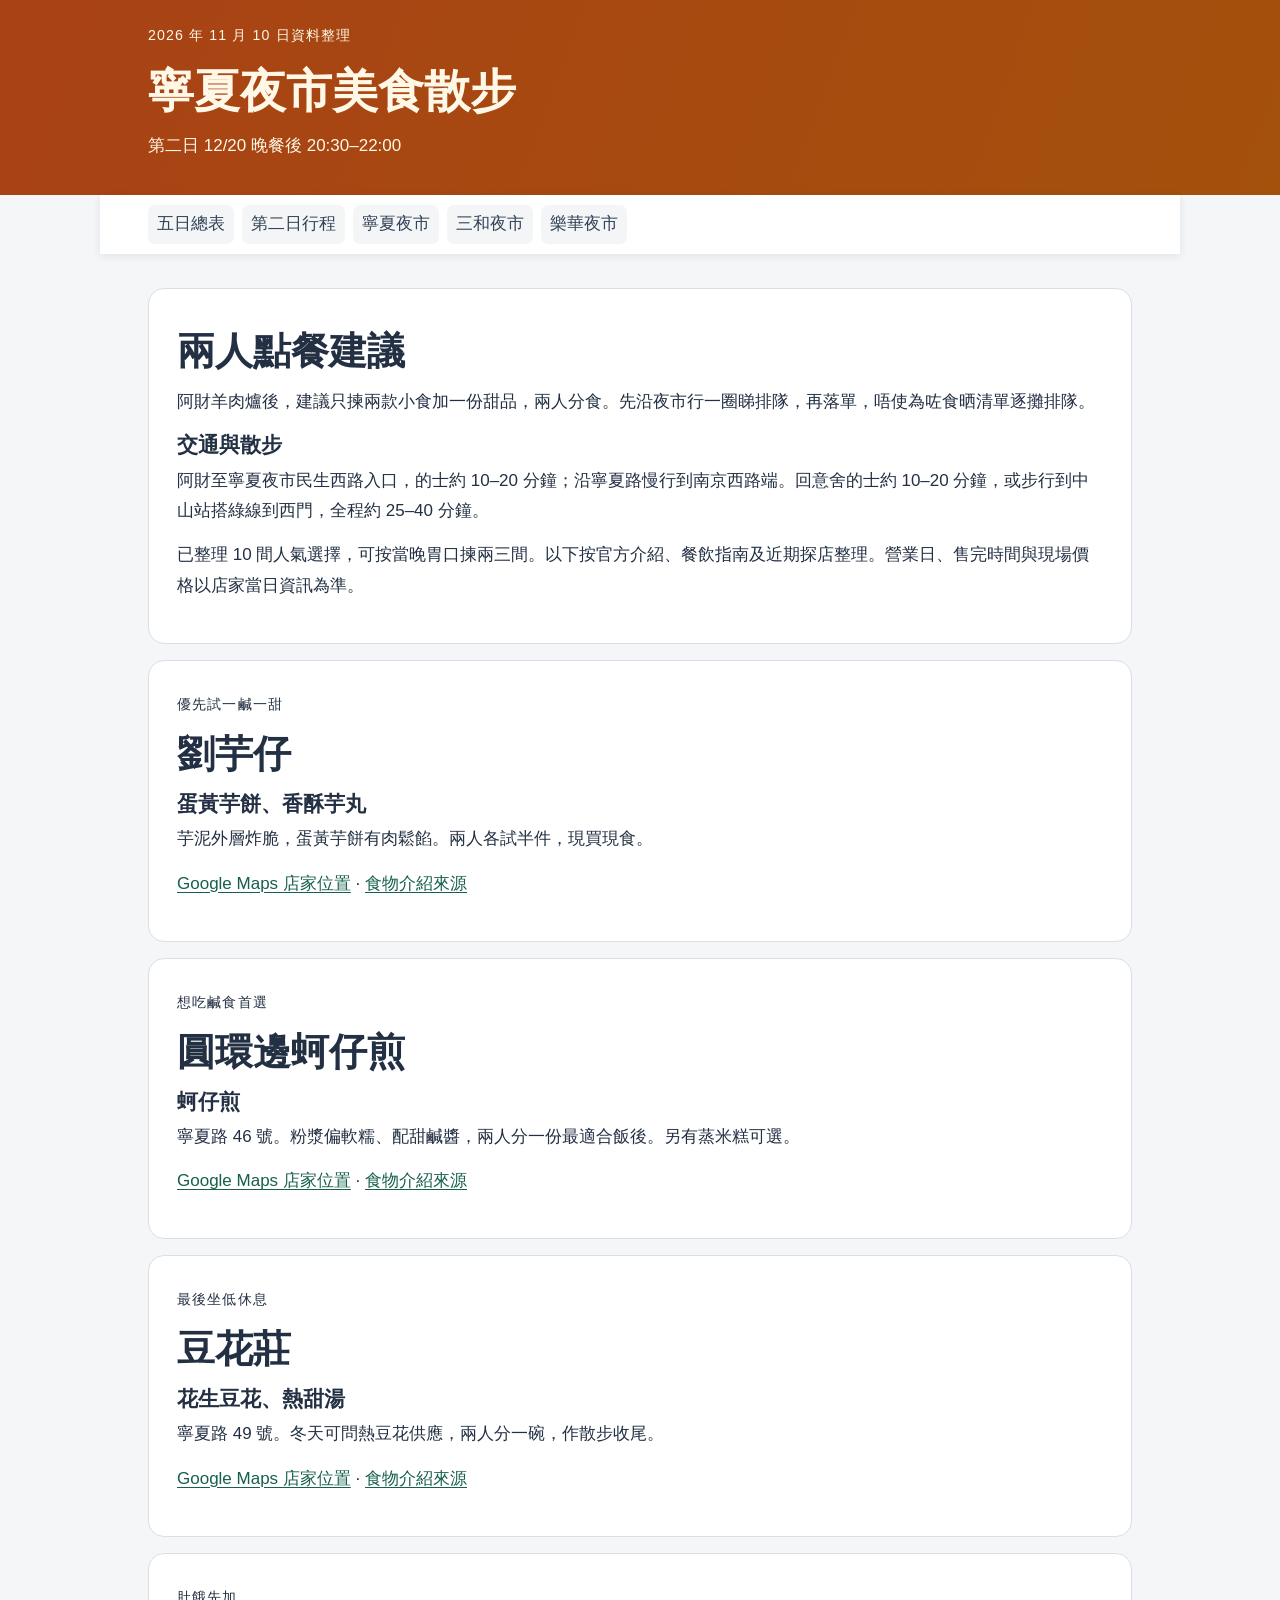
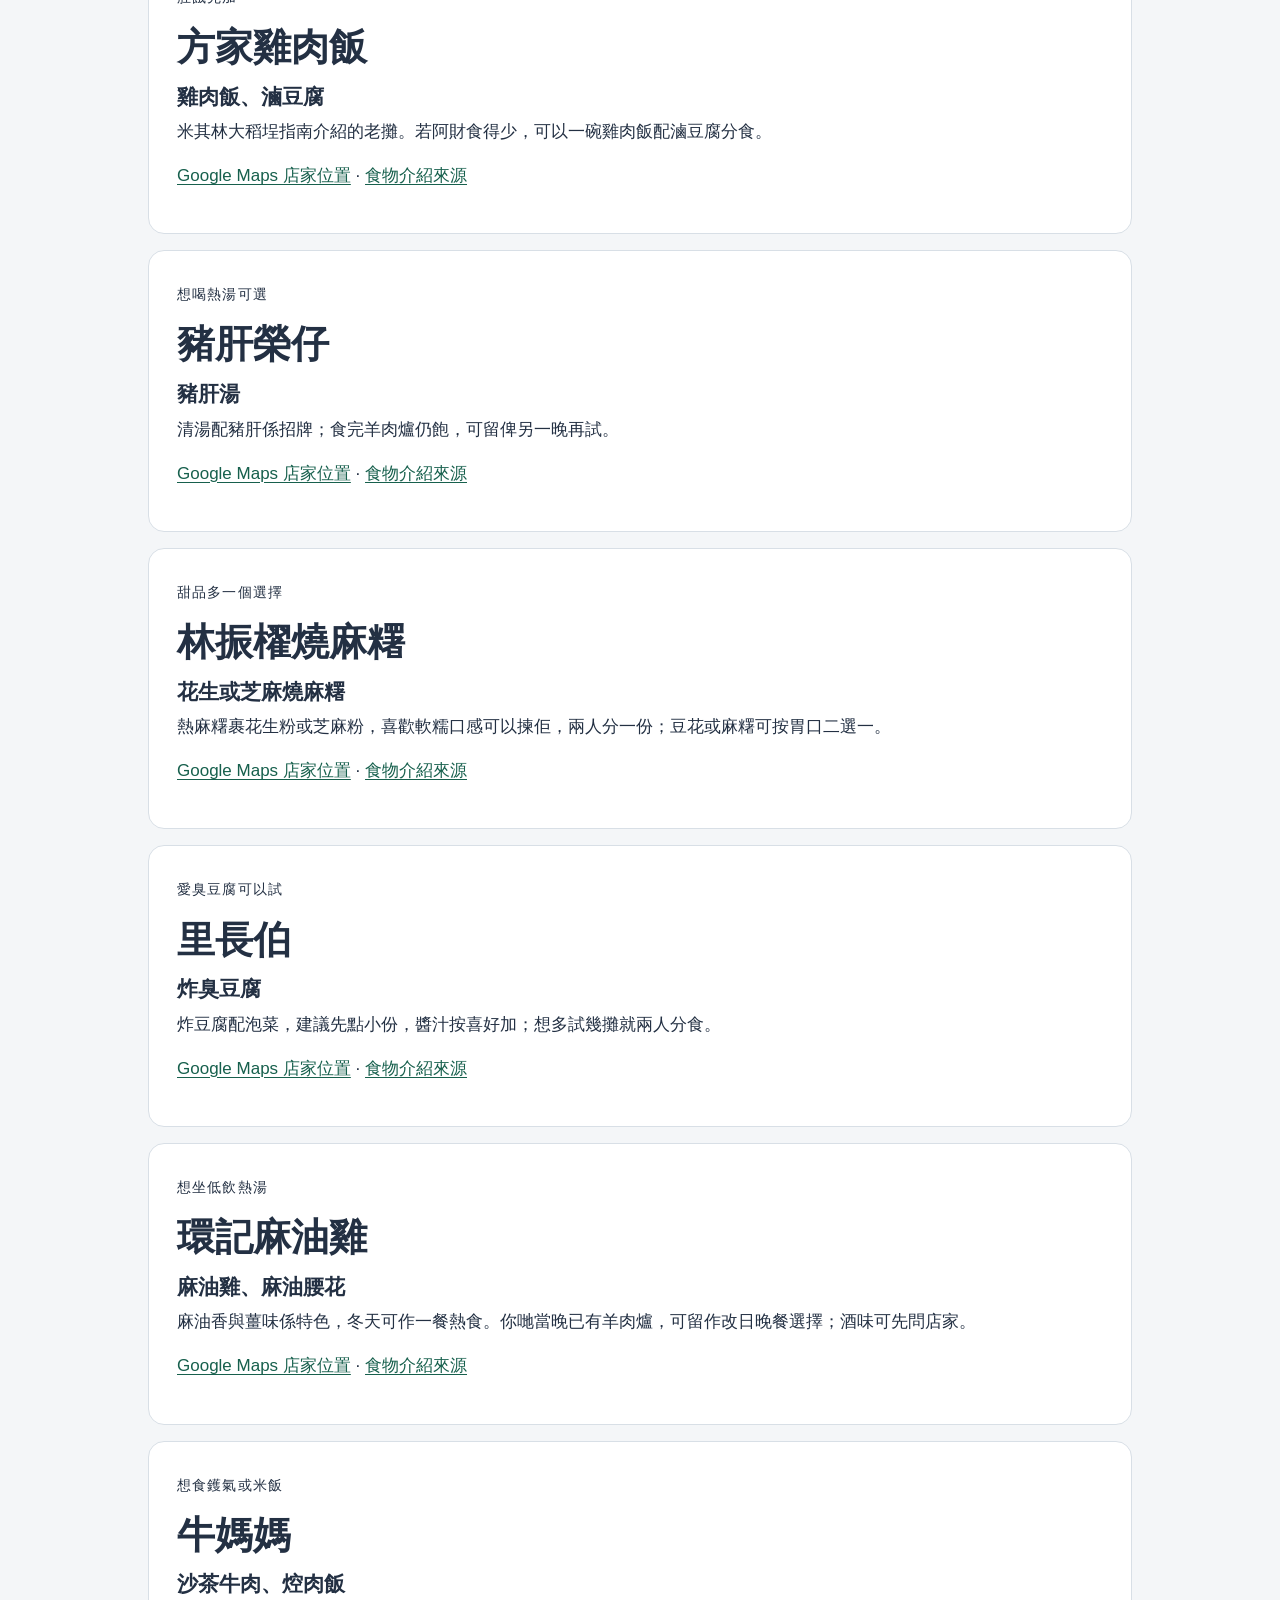
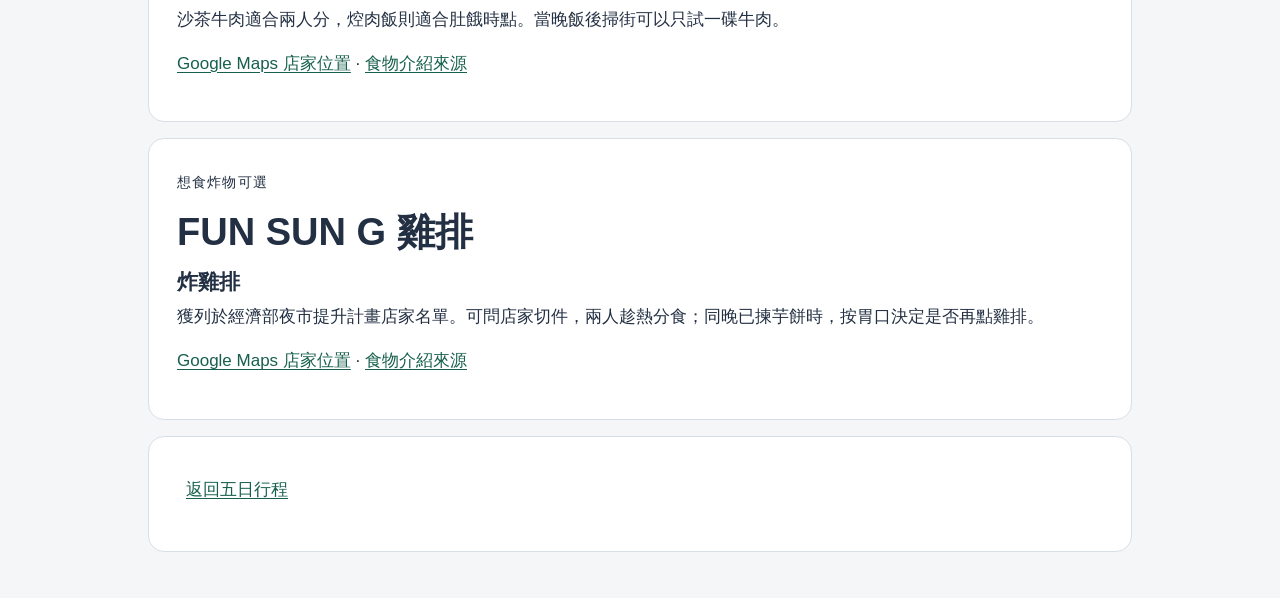
==== commit 334cf296: "Add Lehua night market top ten food guide and cross-links" ====
--- a/ningxia.html
+++ b/ningxia.html
@@ -1,3 +1,3 @@
 <!doctype html><html lang="zh-Hant"><head><meta charset="utf-8"><meta name="viewport" content="width=device-width, initial-scale=1"><title>寧夏夜市人氣美食指南｜台北五日</title><style>
 *{box-sizing:border-box}body{margin:0;background:#faf7ef;color:#233e35;font:17px/1.8 "PingFang TC",sans-serif}header{background:#19473c;color:#fff8e7;border-bottom:6px solid #cb9257}main,.wrap,nav{max-width:1080px;margin:auto;padding:30px clamp(16px,4vw,48px)}h1,h2,h3{line-height:1.35}h1{font-size:clamp(38px,6vw,66px);margin:.2em 0}h2{font-size:clamp(25px,4vw,38px);margin:.25em 0}h3{font-size:21px;margin:.2em 0}p{margin:.35em 0 .8em}nav{display:flex;flex-wrap:wrap;gap:8px;padding-top:12px;padding-bottom:12px}nav a,.maps a,footer a{display:inline-block;padding:4px 9px}a{color:#17604d;text-underline-offset:3px}nav a{background:#e7ede4;border-radius:4px}table{width:100%;border-collapse:collapse;text-align:left;font-size:15px}th,td{padding:10px;border-bottom:1px solid #c9cabb;vertical-align:top}thead{background:#e9e6da}.scroll{overflow:auto}section{margin:48px 0}.route{color:#4c6557}.stop{display:grid;grid-template-columns:155px 1fr;gap:16px;padding:16px 0;border-top:1px solid #c9cabb}.when{font-weight:700;color:#814821}.area{font-size:14px}.maps{font-size:14px}.maps a{padding-left:0}footer{border-top:2px solid #19473c}small{letter-spacing:.08em}@media(max-width:600px){.stop{display:block}.area,.when{display:inline-block;margin-right:8px}td,th{min-width:90px}td:nth-child(2){min-width:180px}}@media print{nav,.maps,footer{display:none}.stop{break-inside:avoid}}
-</style><meta name="robots" content="noindex, nofollow"><link rel="stylesheet" href="guide.css"><link rel="stylesheet" href="vendor/leaflet.css"></head><body><header><div class="wrap"><small>2026 年 11 月 10 日資料整理</small><h1>寧夏夜市美食散步</h1><p>第二日 12/20 晚餐後 20:30–22:00</p></div></header><nav><a href="index.html#overview">五日總表</a><a href="index.html#d2">第二日行程</a><a href="ningxia.html">寧夏夜市</a><a href="sanhe.html">三和夜市</a></nav><main><section><h2>兩人點餐建議</h2><p>阿財羊肉爐後，建議只揀兩款小食加一份甜品，兩人分食。先沿夜市行一圈睇排隊，再落單，唔使為咗食晒清單逐攤排隊。</p><h3>交通與散步</h3><p>阿財至寧夏夜市民生西路入口，的士約 10–20 分鐘；沿寧夏路慢行到南京西路端。回意舍的士約 10–20 分鐘，或步行到中山站搭綠線到西門，全程約 25–40 分鐘。</p><p>已整理 10 間人氣選擇，可按當晚胃口揀兩三間。以下按官方介紹、餐飲指南及近期探店整理。營業日、售完時間與現場價格以店家當日資訊為準。</p></section><section><small>優先試一鹹一甜</small><h2>劉芋仔</h2><h3>蛋黃芋餅、香酥芋丸</h3><p>芋泥外層炸脆，蛋黃芋餅有肉鬆餡。兩人各試半件，現買現食。</p><p><a href="https://www.google.com/maps/search/?api=1&amp;query=%E5%AF%A7%E5%A4%8F%E5%A4%9C%E5%B8%82%20%E5%8A%89%E8%8A%8B%E4%BB%94">Google Maps 店家位置</a> · <a href="https://www.tcma.gov.taipei/News_Content.aspx?n=0EF13537DA4433F4&amp;s=01B057DA3DBF8325&amp;sms=CD584D86615E937D">食物介紹來源</a></p></section><section><small>想吃鹹食首選</small><h2>圓環邊蚵仔煎</h2><h3>蚵仔煎</h3><p>寧夏路 46 號。粉漿偏軟糯、配甜鹹醬，兩人分一份最適合飯後。另有蒸米糕可選。</p><p><a href="https://www.google.com/maps/search/?api=1&amp;query=%E5%9C%93%E7%92%B0%E9%82%8A%E8%9A%B5%E4%BB%94%E7%85%8E%20%E5%AF%A7%E5%A4%8F%E8%B7%AF46%E8%99%9F">Google Maps 店家位置</a> · <a href="https://guide.michelin.com/tw/zh_TW/taipei-region/taipei/restaurant/yuan-huan-pien-oyster-egg-omelette">食物介紹來源</a></p></section><section><small>最後坐低休息</small><h2>豆花莊</h2><h3>花生豆花、熱甜湯</h3><p>寧夏路 49 號。冬天可問熱豆花供應，兩人分一碗，作散步收尾。</p><p><a href="https://www.google.com/maps/search/?api=1&amp;query=%E8%B1%86%E8%8A%B1%E8%8E%8A%20%E5%AF%A7%E5%A4%8F%E8%B7%AF49%E8%99%9F">Google Maps 店家位置</a> · <a href="https://news.ustv.com.tw/food/shop/12200">食物介紹來源</a></p></section><section><small>肚餓先加</small><h2>方家雞肉飯</h2><h3>雞肉飯、滷豆腐</h3><p>米其林大稻埕指南介紹的老攤。若阿財食得少，可以一碗雞肉飯配滷豆腐分食。</p><p><a href="https://www.google.com/maps/search/?api=1&amp;query=%E6%96%B9%E5%AE%B6%E9%9B%9E%E8%82%89%E9%A3%AF%20%E5%AF%A7%E5%A4%8F%E5%A4%9C%E5%B8%82">Google Maps 店家位置</a> · <a href="https://guide.michelin.com/tw/zh_TW/article/dining-out/michelin-eateries-da-dao-cheng-neighborhood-guide">食物介紹來源</a></p></section><section><small>想喝熱湯可選</small><h2>豬肝榮仔</h2><h3>豬肝湯</h3><p>清湯配豬肝係招牌；食完羊肉爐仍飽，可留俾另一晚再試。</p><p><a href="https://www.google.com/maps/search/?api=1&amp;query=%E8%B1%AC%E8%82%9D%E6%A6%AE%E4%BB%94%20%E5%AF%A7%E5%A4%8F%E5%A4%9C%E5%B8%82">Google Maps 店家位置</a> · <a href="https://guide.michelin.com/tw/zh_TW/article/dining-out/michelin-eateries-da-dao-cheng-neighborhood-guide">食物介紹來源</a></p></section><section><small>甜品多一個選擇</small><h2>林振櫂燒麻糬</h2><h3>花生或芝麻燒麻糬</h3><p>熱麻糬裹花生粉或芝麻粉，喜歡軟糯口感可以揀佢，兩人分一份；豆花或麻糬可按胃口二選一。</p><p><a href="https://www.google.com/maps/search/?api=1&amp;query=%E6%9E%97%E6%8C%AF%E6%AB%82%E7%87%92%E9%BA%BB%E7%B3%AC%20%E5%AF%A7%E5%A4%8F%E5%A4%9C%E5%B8%82">Google Maps 店家位置</a> · <a href="https://www.moea.gov.tw/mns/populace/news/wHandNews_File.ashx?file_id=122138">食物介紹來源</a></p></section><section><small>愛臭豆腐可以試</small><h2>里長伯</h2><h3>炸臭豆腐</h3><p>炸豆腐配泡菜，建議先點小份，醬汁按喜好加；想多試幾攤就兩人分食。</p><p><a href="https://www.google.com/maps/search/?api=1&amp;query=%E9%87%8C%E9%95%B7%E4%BC%AF%20%E5%AF%A7%E5%A4%8F%E5%A4%9C%E5%B8%82">Google Maps 店家位置</a> · <a href="https://shin.tw/taipei-ningxia-night-market/">食物介紹來源</a></p></section><section><small>想坐低飲熱湯</small><h2>環記麻油雞</h2><h3>麻油雞、麻油腰花</h3><p>麻油香與薑味係特色，冬天可作一餐熱食。你哋當晚已有羊肉爐，可留作改日晚餐選擇；酒味可先問店家。</p><p><a href="https://www.google.com/maps/search/?api=1&amp;query=%E7%92%B0%E8%A8%98%E9%BA%BB%E6%B2%B9%E9%9B%9E%20%E5%AF%A7%E5%A4%8F%E5%A4%9C%E5%B8%82">Google Maps 店家位置</a> · <a href="https://www.travel.taipei/file/2356/">食物介紹來源</a></p></section><section><small>想食鑊氣或米飯</small><h2>牛媽媽</h2><h3>沙茶牛肉、焢肉飯</h3><p>沙茶牛肉適合兩人分，焢肉飯則適合肚餓時點。當晚飯後掃街可以只試一碟牛肉。</p><p><a href="https://www.google.com/maps/search/?api=1&amp;query=%E7%89%9B%E5%AA%BD%E5%AA%BD%20%E5%AF%A7%E5%A4%8F%E5%A4%9C%E5%B8%82">Google Maps 店家位置</a> · <a href="https://www.marieclaire.com.tw/lifestyle/taste/88553">食物介紹來源</a></p></section><section><small>想食炸物可選</small><h2>FUN SUN G 雞排</h2><h3>炸雞排</h3><p>獲列於經濟部夜市提升計畫店家名單。可問店家切件，兩人趁熱分食；同晚已揀芋餅時，按胃口決定是否再點雞排。</p><p><a href="https://www.google.com/maps/search/?api=1&amp;query=FUN%20SUN%20G%20%E9%9B%9E%E6%8E%92%20%E5%AF%A7%E5%A4%8F%E5%A4%9C%E5%B8%82">Google Maps 店家位置</a> · <a href="https://www.moea.gov.tw/mns/populace/news/wHandNews_File.ashx?file_id=122138">食物介紹來源</a></p></section><footer><p><a href="index.html#overview">返回五日行程</a></p></footer></main></body></html>+</style><meta name="robots" content="noindex, nofollow"><link rel="stylesheet" href="guide.css"><link rel="stylesheet" href="vendor/leaflet.css"></head><body><header><div class="wrap"><small>2026 年 11 月 10 日資料整理</small><h1>寧夏夜市美食散步</h1><p>第二日 12/20 晚餐後 20:30–22:00</p></div></header><nav><a href="index.html#overview">五日總表</a><a href="index.html#d2">第二日行程</a><a href="ningxia.html">寧夏夜市</a><a href="sanhe.html">三和夜市</a><a href="lehua.html">樂華夜市</a></nav><main><section><h2>兩人點餐建議</h2><p>阿財羊肉爐後，建議只揀兩款小食加一份甜品，兩人分食。先沿夜市行一圈睇排隊，再落單，唔使為咗食晒清單逐攤排隊。</p><h3>交通與散步</h3><p>阿財至寧夏夜市民生西路入口，的士約 10–20 分鐘；沿寧夏路慢行到南京西路端。回意舍的士約 10–20 分鐘，或步行到中山站搭綠線到西門，全程約 25–40 分鐘。</p><p>已整理 10 間人氣選擇，可按當晚胃口揀兩三間。以下按官方介紹、餐飲指南及近期探店整理。營業日、售完時間與現場價格以店家當日資訊為準。</p></section><section><small>優先試一鹹一甜</small><h2>劉芋仔</h2><h3>蛋黃芋餅、香酥芋丸</h3><p>芋泥外層炸脆，蛋黃芋餅有肉鬆餡。兩人各試半件，現買現食。</p><p><a href="https://www.google.com/maps/search/?api=1&amp;query=%E5%AF%A7%E5%A4%8F%E5%A4%9C%E5%B8%82%20%E5%8A%89%E8%8A%8B%E4%BB%94">Google Maps 店家位置</a> · <a href="https://www.tcma.gov.taipei/News_Content.aspx?n=0EF13537DA4433F4&amp;s=01B057DA3DBF8325&amp;sms=CD584D86615E937D">食物介紹來源</a></p></section><section><small>想吃鹹食首選</small><h2>圓環邊蚵仔煎</h2><h3>蚵仔煎</h3><p>寧夏路 46 號。粉漿偏軟糯、配甜鹹醬，兩人分一份最適合飯後。另有蒸米糕可選。</p><p><a href="https://www.google.com/maps/search/?api=1&amp;query=%E5%9C%93%E7%92%B0%E9%82%8A%E8%9A%B5%E4%BB%94%E7%85%8E%20%E5%AF%A7%E5%A4%8F%E8%B7%AF46%E8%99%9F">Google Maps 店家位置</a> · <a href="https://guide.michelin.com/tw/zh_TW/taipei-region/taipei/restaurant/yuan-huan-pien-oyster-egg-omelette">食物介紹來源</a></p></section><section><small>最後坐低休息</small><h2>豆花莊</h2><h3>花生豆花、熱甜湯</h3><p>寧夏路 49 號。冬天可問熱豆花供應，兩人分一碗，作散步收尾。</p><p><a href="https://www.google.com/maps/search/?api=1&amp;query=%E8%B1%86%E8%8A%B1%E8%8E%8A%20%E5%AF%A7%E5%A4%8F%E8%B7%AF49%E8%99%9F">Google Maps 店家位置</a> · <a href="https://news.ustv.com.tw/food/shop/12200">食物介紹來源</a></p></section><section><small>肚餓先加</small><h2>方家雞肉飯</h2><h3>雞肉飯、滷豆腐</h3><p>米其林大稻埕指南介紹的老攤。若阿財食得少，可以一碗雞肉飯配滷豆腐分食。</p><p><a href="https://www.google.com/maps/search/?api=1&amp;query=%E6%96%B9%E5%AE%B6%E9%9B%9E%E8%82%89%E9%A3%AF%20%E5%AF%A7%E5%A4%8F%E5%A4%9C%E5%B8%82">Google Maps 店家位置</a> · <a href="https://guide.michelin.com/tw/zh_TW/article/dining-out/michelin-eateries-da-dao-cheng-neighborhood-guide">食物介紹來源</a></p></section><section><small>想喝熱湯可選</small><h2>豬肝榮仔</h2><h3>豬肝湯</h3><p>清湯配豬肝係招牌；食完羊肉爐仍飽，可留俾另一晚再試。</p><p><a href="https://www.google.com/maps/search/?api=1&amp;query=%E8%B1%AC%E8%82%9D%E6%A6%AE%E4%BB%94%20%E5%AF%A7%E5%A4%8F%E5%A4%9C%E5%B8%82">Google Maps 店家位置</a> · <a href="https://guide.michelin.com/tw/zh_TW/article/dining-out/michelin-eateries-da-dao-cheng-neighborhood-guide">食物介紹來源</a></p></section><section><small>甜品多一個選擇</small><h2>林振櫂燒麻糬</h2><h3>花生或芝麻燒麻糬</h3><p>熱麻糬裹花生粉或芝麻粉，喜歡軟糯口感可以揀佢，兩人分一份；豆花或麻糬可按胃口二選一。</p><p><a href="https://www.google.com/maps/search/?api=1&amp;query=%E6%9E%97%E6%8C%AF%E6%AB%82%E7%87%92%E9%BA%BB%E7%B3%AC%20%E5%AF%A7%E5%A4%8F%E5%A4%9C%E5%B8%82">Google Maps 店家位置</a> · <a href="https://www.moea.gov.tw/mns/populace/news/wHandNews_File.ashx?file_id=122138">食物介紹來源</a></p></section><section><small>愛臭豆腐可以試</small><h2>里長伯</h2><h3>炸臭豆腐</h3><p>炸豆腐配泡菜，建議先點小份，醬汁按喜好加；想多試幾攤就兩人分食。</p><p><a href="https://www.google.com/maps/search/?api=1&amp;query=%E9%87%8C%E9%95%B7%E4%BC%AF%20%E5%AF%A7%E5%A4%8F%E5%A4%9C%E5%B8%82">Google Maps 店家位置</a> · <a href="https://shin.tw/taipei-ningxia-night-market/">食物介紹來源</a></p></section><section><small>想坐低飲熱湯</small><h2>環記麻油雞</h2><h3>麻油雞、麻油腰花</h3><p>麻油香與薑味係特色，冬天可作一餐熱食。你哋當晚已有羊肉爐，可留作改日晚餐選擇；酒味可先問店家。</p><p><a href="https://www.google.com/maps/search/?api=1&amp;query=%E7%92%B0%E8%A8%98%E9%BA%BB%E6%B2%B9%E9%9B%9E%20%E5%AF%A7%E5%A4%8F%E5%A4%9C%E5%B8%82">Google Maps 店家位置</a> · <a href="https://www.travel.taipei/file/2356/">食物介紹來源</a></p></section><section><small>想食鑊氣或米飯</small><h2>牛媽媽</h2><h3>沙茶牛肉、焢肉飯</h3><p>沙茶牛肉適合兩人分，焢肉飯則適合肚餓時點。當晚飯後掃街可以只試一碟牛肉。</p><p><a href="https://www.google.com/maps/search/?api=1&amp;query=%E7%89%9B%E5%AA%BD%E5%AA%BD%20%E5%AF%A7%E5%A4%8F%E5%A4%9C%E5%B8%82">Google Maps 店家位置</a> · <a href="https://www.marieclaire.com.tw/lifestyle/taste/88553">食物介紹來源</a></p></section><section><small>想食炸物可選</small><h2>FUN SUN G 雞排</h2><h3>炸雞排</h3><p>獲列於經濟部夜市提升計畫店家名單。可問店家切件，兩人趁熱分食；同晚已揀芋餅時，按胃口決定是否再點雞排。</p><p><a href="https://www.google.com/maps/search/?api=1&amp;query=FUN%20SUN%20G%20%E9%9B%9E%E6%8E%92%20%E5%AF%A7%E5%A4%8F%E5%A4%9C%E5%B8%82">Google Maps 店家位置</a> · <a href="https://www.moea.gov.tw/mns/populace/news/wHandNews_File.ashx?file_id=122138">食物介紹來源</a></p></section><footer><p><a href="index.html#overview">返回五日行程</a></p></footer></main></body></html>
